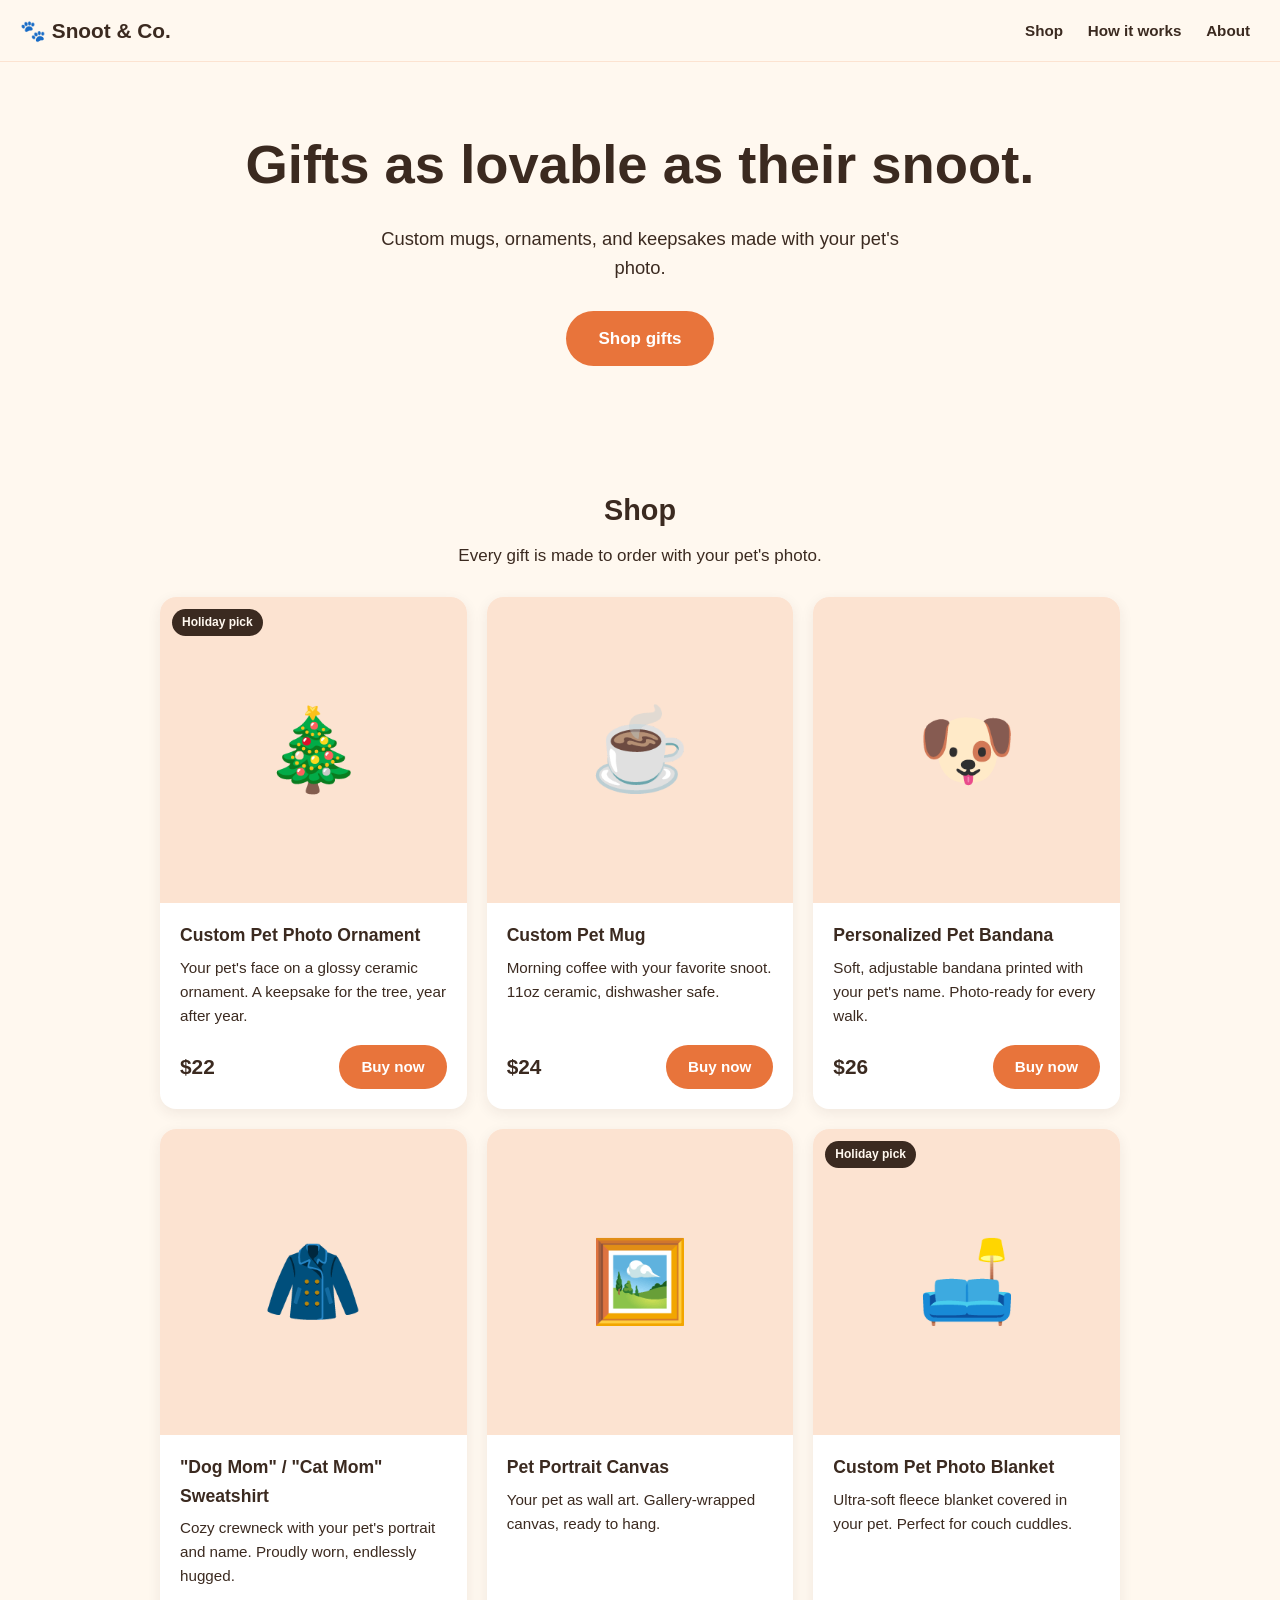
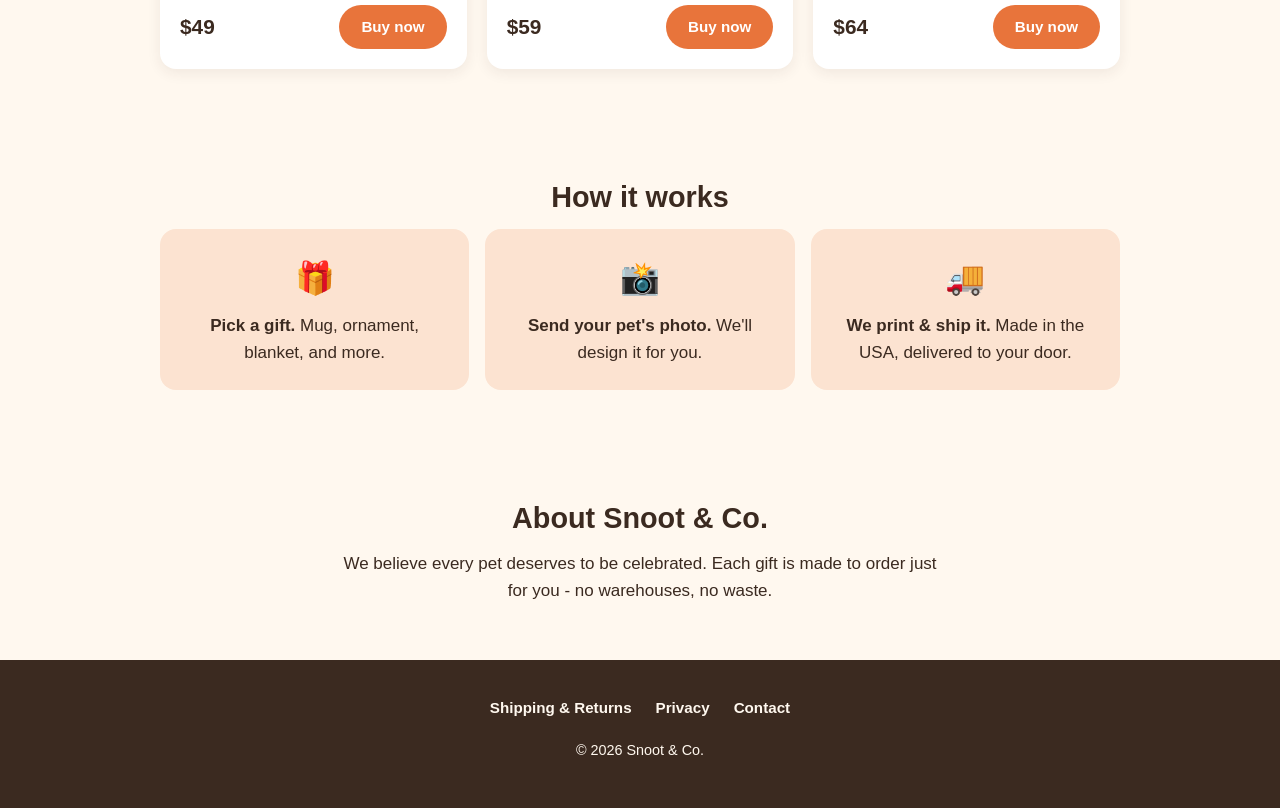
==== index.html @ fca48f3a "Launch Snoot & Co. storefront (version one) - Homepage with hero, shop grid, how-it-works and about " ====
<!DOCTYPE html>
<!-- This first line tells the browser "this is a modern web page." -->
<html lang="en">

<!-- The HEAD holds behind-the-scenes info. Visitors don't see it on the page. -->
<head>
  <meta charset="UTF-8">
  <!-- This line makes the page fit phone screens properly. -->
  <meta name="viewport" content="width=device-width, initial-scale=1.0">
  <!-- The title shows in the browser tab and in Google results. -->
  <title>Snoot & Co. | Personalized Gifts for Pet Lovers</title>
  <meta name="description" content="Custom mugs, ornaments, and keepsakes made with your pet's photo. Printed on demand in the USA.">
  <!-- This line connects our design file (styles.css) to this page. -->
  <link rel="stylesheet" href="styles.css">
</head>

<!-- The BODY is everything visitors actually see. -->
<body>

  <!-- HEADER: the strip at the top with the store name and menu. -->
  <header>
    <a href="index.html" class="logo">🐾 Snoot &amp; Co.</a>
    <nav>
      <a href="#shop">Shop</a>
      <a href="#how-it-works">How it works</a>
      <a href="#about">About</a>
    </nav>
  </header>

  <main>

    <!-- HERO: the big welcome message - the first thing people see. -->
    <section id="hero">
      <h1>Gifts as lovable as their snoot.</h1>
      <p>Custom mugs, ornaments, and keepsakes made with your pet's photo.</p>
      <a href="#shop" class="button">Shop gifts</a>
    </section>

    <!-- SHOP: the product cards are built automatically from products.js. -->
    <section id="shop">
      <h2>Shop</h2>
      <p class="section-intro">Every gift is made to order with your pet's photo.</p>
      <!-- This empty box gets filled with product cards by shop.js. -->
      <div id="product-grid"></div>
    </section>

    <!-- HOW IT WORKS: three simple steps so customers aren't confused. -->
    <section id="how-it-works">
      <h2>How it works</h2>
      <ol class="steps">
        <li><span class="icon">🎁</span><strong>Pick a gift.</strong> Mug, ornament, blanket, and more.</li>
        <li><span class="icon">📸</span><strong>Send your pet's photo.</strong> We'll design it for you.</li>
        <li><span class="icon">🚚</span><strong>We print &amp; ship it.</strong> Made in the USA, delivered to your door.</li>
      </ol>
    </section>

    <!-- ABOUT: a short, friendly story about the store. -->
    <section id="about">
      <h2>About Snoot &amp; Co.</h2>
      <p>We believe every pet deserves to be celebrated. Each gift is made to order just for you - no warehouses, no waste.</p>
    </section>

  </main>

  <!-- FOOTER: the bottom of the page, with links to the info pages. -->
  <footer>
    <nav class="footer-links">
      <a href="shipping-returns.html">Shipping &amp; Returns</a>
      <a href="privacy.html">Privacy</a>
      <a href="contact.html">Contact</a>
    </nav>
    <p>&copy; 2026 Snoot &amp; Co.</p>
  </footer>

  <!-- Load the product list first, then the program that builds the cards. -->
  <script src="products.js"></script>
  <script src="shop.js"></script>

</body>
</html>
---- styles.css ----
/* ==========================================================
   Snoot & Co. - Store styles
   CSS controls how the page LOOKS (colors, fonts, spacing).
   Lines starting with slash-star are notes for humans; the browser ignores them.
   ========================================================== */

/* ---------- 1. Brand colors ----------
   We name our colors once here, then reuse the names everywhere.
   To rebrand the whole store, just change these values. */
:root {
  --cream:  #FFF8EF;  /* page background */
  --cocoa:  #3B2A20;  /* main text */
  --orange: #E8743B;  /* buttons and highlights */
  --peach:  #FCE3D1;  /* soft background blocks */
  --white:  #FFFFFF;
  --radius: 16px;     /* how rounded the corners are */
}

/* ---------- 2. Page basics ---------- */
* { box-sizing: border-box; }  /* makes sizes behave predictably */

body {
  margin: 0;
  background: var(--cream);
  color: var(--cocoa);
  font-family: -apple-system, BlinkMacSystemFont, "Segoe UI", Roboto, Helvetica, Arial, sans-serif;
  font-size: 17px;
  line-height: 1.6;
}

h1, h2 { line-height: 1.15; margin: 0 0 0.5em; }
h1 { font-size: 2.4rem; }
h2 { font-size: 1.8rem; text-align: center; }

a { color: var(--orange); }

/* Each section gets breathing room and a max width so lines aren't too long on big screens. */
section {
  padding: 56px 20px;
  max-width: 1000px;
  margin: 0 auto;
}

/* ---------- 3. Header (top bar) ---------- */
header {
  position: sticky;   /* stays at the top while you scroll */
  top: 0;
  z-index: 10;
  display: flex;
  flex-direction: column;  /* on phones: name on top, menu underneath */
  align-items: center;
  gap: 4px;
  padding: 14px 20px;
  background: var(--cream);
  border-bottom: 1px solid var(--peach);
}

.logo {
  font-weight: 800;
  font-size: 1.3rem;
  color: var(--cocoa);
  text-decoration: none;
  white-space: nowrap;   /* keeps the store name on one line */
}

nav a {
  margin: 0 10px;
  color: var(--cocoa);
  text-decoration: none;
  font-weight: 600;
  font-size: 0.95rem;
}

/* ---------- 4. Hero (big welcome area) ---------- */
#hero {
  text-align: center;
  padding-top: 72px;
  padding-bottom: 72px;
}

#hero p {
  font-size: 1.15rem;
  max-width: 520px;
  margin: 0 auto 28px;
}

/* ---------- 5. Buttons ---------- */
.button {
  display: inline-block;
  background: var(--orange);
  color: var(--white);
  padding: 14px 32px;
  border-radius: 999px;   /* fully rounded "pill" shape */
  font-weight: 700;
  text-decoration: none;
  transition: transform 0.15s;
}
.button:hover { transform: scale(1.05); }  /* grows slightly when hovered */

/* ---------- 5b. Shop & product cards ---------- */
.section-intro {
  text-align: center;
  margin: 0 auto 28px;
  max-width: 520px;
}

#product-grid {
  display: grid;
  gap: 20px;
}

.product-card {
  background: var(--white);
  border-radius: var(--radius);
  overflow: hidden;   /* keeps the picture inside the rounded corners */
  box-shadow: 0 4px 14px rgba(59, 42, 32, 0.08);   /* soft shadow so cards "lift" off the page */
  display: flex;
  flex-direction: column;
}

.product-image {
  position: relative;
  background: var(--peach);
  aspect-ratio: 1 / 1;   /* square picture area */
  display: flex;
  align-items: center;
  justify-content: center;
}
.product-image img { width: 100%; height: 100%; object-fit: cover; }
.placeholder { font-size: 5rem; }

.badge {
  position: absolute;
  top: 12px;
  left: 12px;
  background: var(--cocoa);
  color: var(--cream);
  font-size: 0.75rem;
  font-weight: 700;
  padding: 4px 10px;
  border-radius: 999px;
}

.product-info {
  padding: 18px 20px 20px;
  display: flex;
  flex-direction: column;
  flex-grow: 1;
}
.product-info h3 { margin: 0 0 6px; font-size: 1.1rem; }
.product-info p { margin: 0 0 16px; font-size: 0.95rem; flex-grow: 1; }

.product-bottom {
  display: flex;
  justify-content: space-between;
  align-items: center;
}
.price { font-size: 1.3rem; font-weight: 800; }
.product-bottom .button { padding: 10px 22px; font-size: 0.95rem; }

/* Grey button used until a real Stripe link is added. */
.button-disabled {
  background: #C9BBAE;
  cursor: not-allowed;
}
.button-disabled:hover { transform: none; }

/* ---------- 6. How it works (3 steps) ---------- */
.steps {
  list-style: none;
  padding: 0;
  margin: 0;
  display: grid;
  gap: 16px;
}

.steps li {
  background: var(--peach);
  border-radius: var(--radius);
  padding: 24px;
  text-align: center;
}

.steps .icon {
  display: block;
  font-size: 2rem;
  margin-bottom: 8px;
}

/* ---------- 7. About ---------- */
#about p {
  text-align: center;
  max-width: 600px;
  margin: 0 auto;
}

/* ---------- 7b. Info pages (Shipping, Privacy, Contact) ---------- */
.page {
  max-width: 720px;   /* narrower so long text is easy to read */
}
.page h1 { font-size: 2.2rem; }
.page h2 {
  text-align: left;
  font-size: 1.3rem;
  margin-top: 1.8em;
}
.page li { margin-bottom: 6px; }

/* Highlighted box, used for the holiday deadline */
.notice {
  background: var(--peach);
  border-left: 5px solid var(--orange);
  border-radius: 8px;
  padding: 14px 18px;
  margin: 20px 0;
}

.contact-cta { margin: 28px 0 8px; }
.contact-email { font-weight: 700; word-break: break-all; }

/* ---------- 8. Footer (bottom of page) ---------- */
footer {
  text-align: center;
  padding: 32px 20px;
  background: var(--cocoa);
  color: var(--cream);
  font-size: 0.9rem;
}
.footer-links a {
  color: var(--cream);
  margin: 0 10px;
  display: inline-block;
  padding: 4px 0;
}

/* ---------- 9. Bigger screens (tablets & computers) ----------
   Everything above is for phones. These rules only kick in
   when the screen is at least 700px wide. */
@media (min-width: 700px) {
  h1 { font-size: 3.4rem; }
  header { flex-direction: row; justify-content: space-between; }  /* name left, menu right */
  .steps { grid-template-columns: repeat(3, 1fr); }  /* steps side by side */
  #product-grid { grid-template-columns: repeat(2, 1fr); }  /* 2 products per row */
}

/* ---------- 10. Large screens (computers) ---------- */
@media (min-width: 1000px) {
  #product-grid { grid-template-columns: repeat(3, 1fr); }  /* 3 products per row */
}
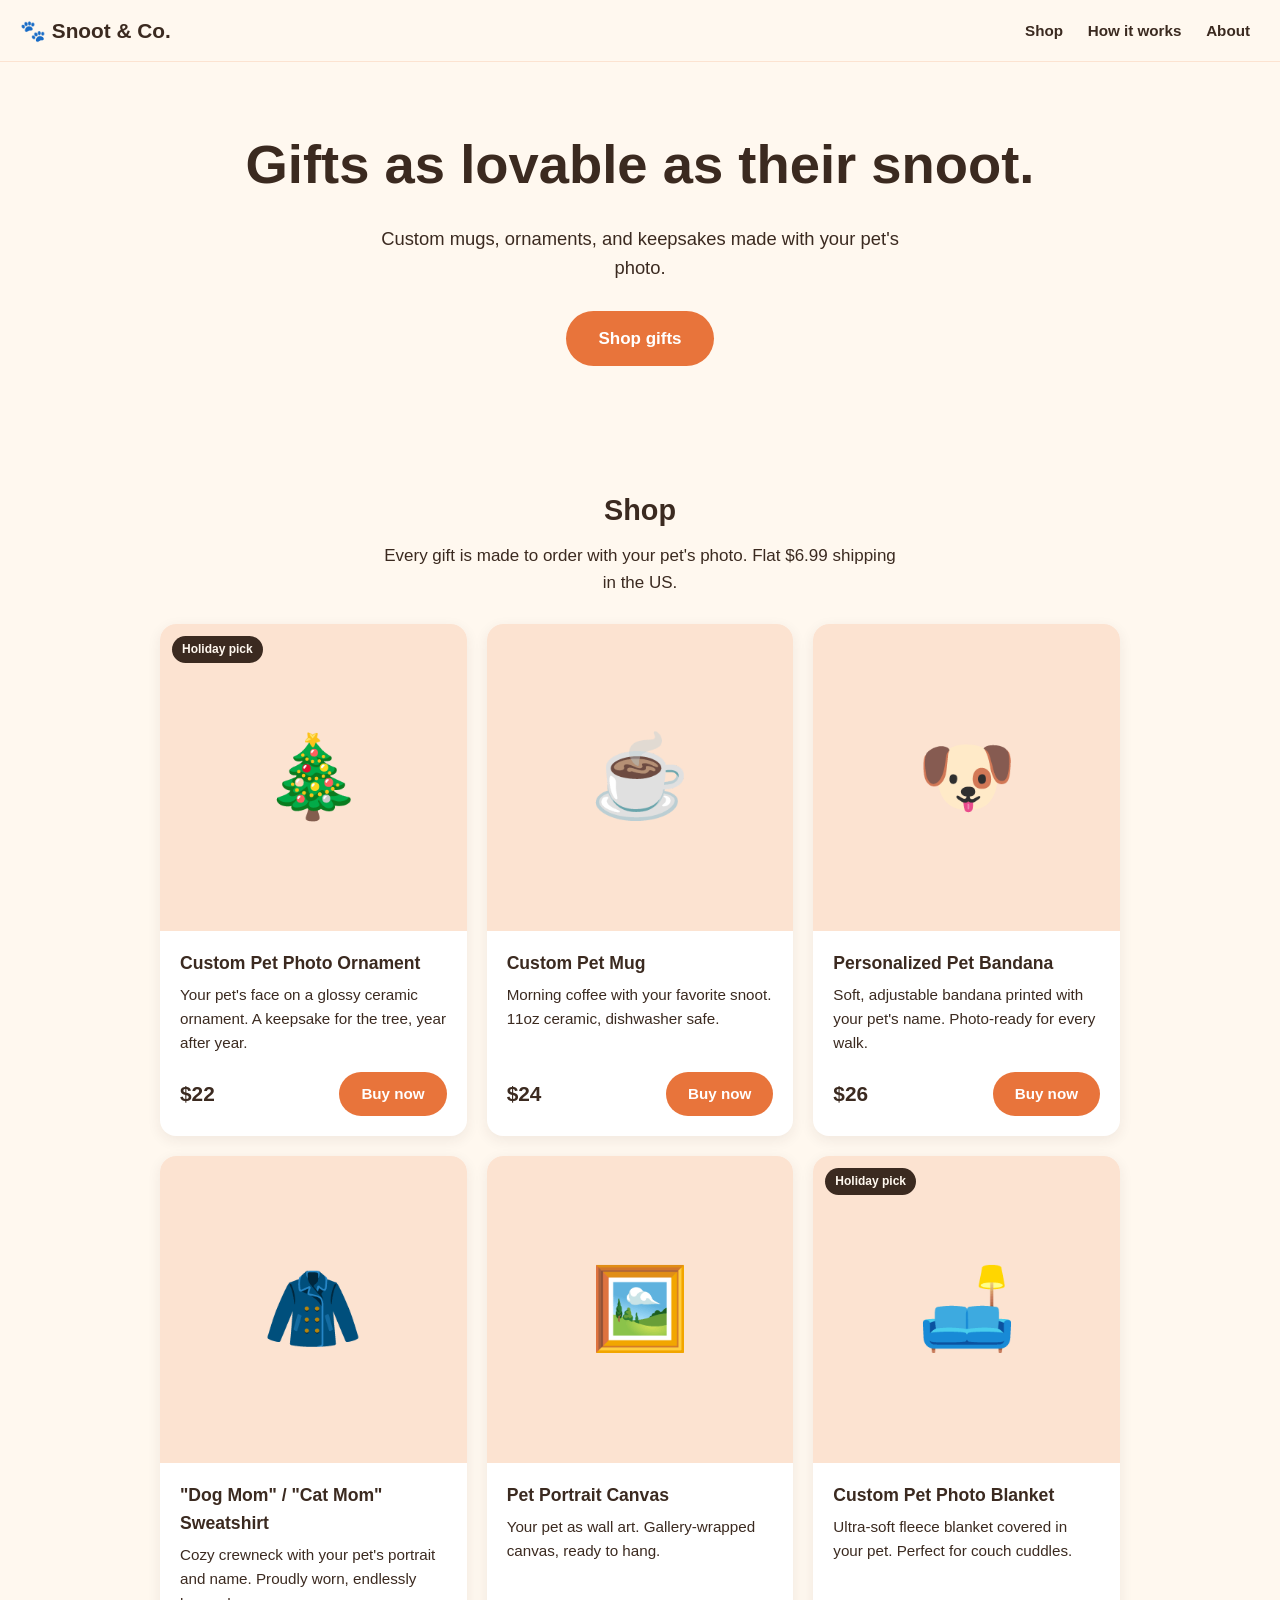
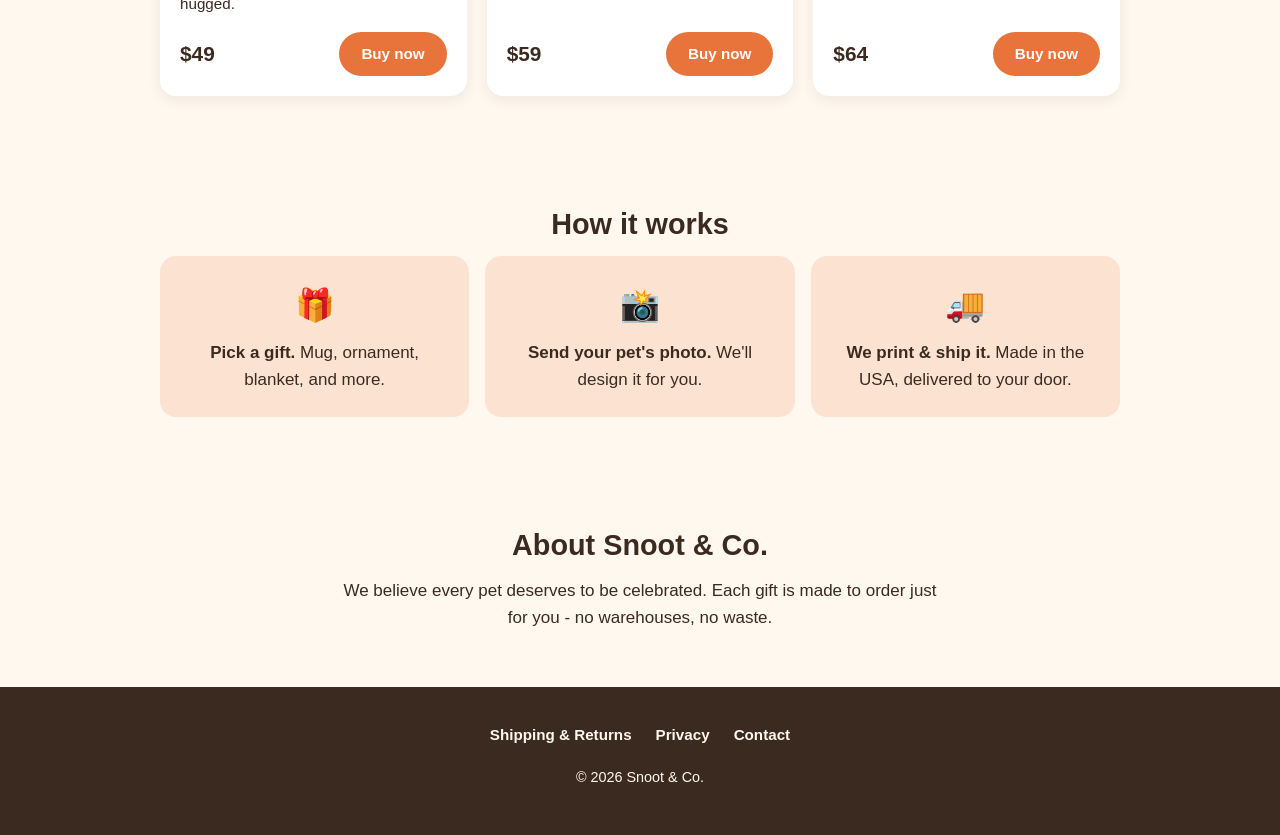
==== commit ac1da4a9: "Add flat $6.99 shipping, sales tax, and a thank-you page - Swap Buy buttons to new Stripe test links" ====
--- a/index.html
+++ b/index.html
@@ -39,7 +39,7 @@
     <!-- SHOP: the product cards are built automatically from products.js. -->
     <section id="shop">
       <h2>Shop</h2>
-      <p class="section-intro">Every gift is made to order with your pet's photo.</p>
+      <p class="section-intro">Every gift is made to order with your pet's photo. Flat $6.99 shipping in the US.</p>
       <!-- This empty box gets filled with product cards by shop.js. -->
       <div id="product-grid"></div>
     </section>
